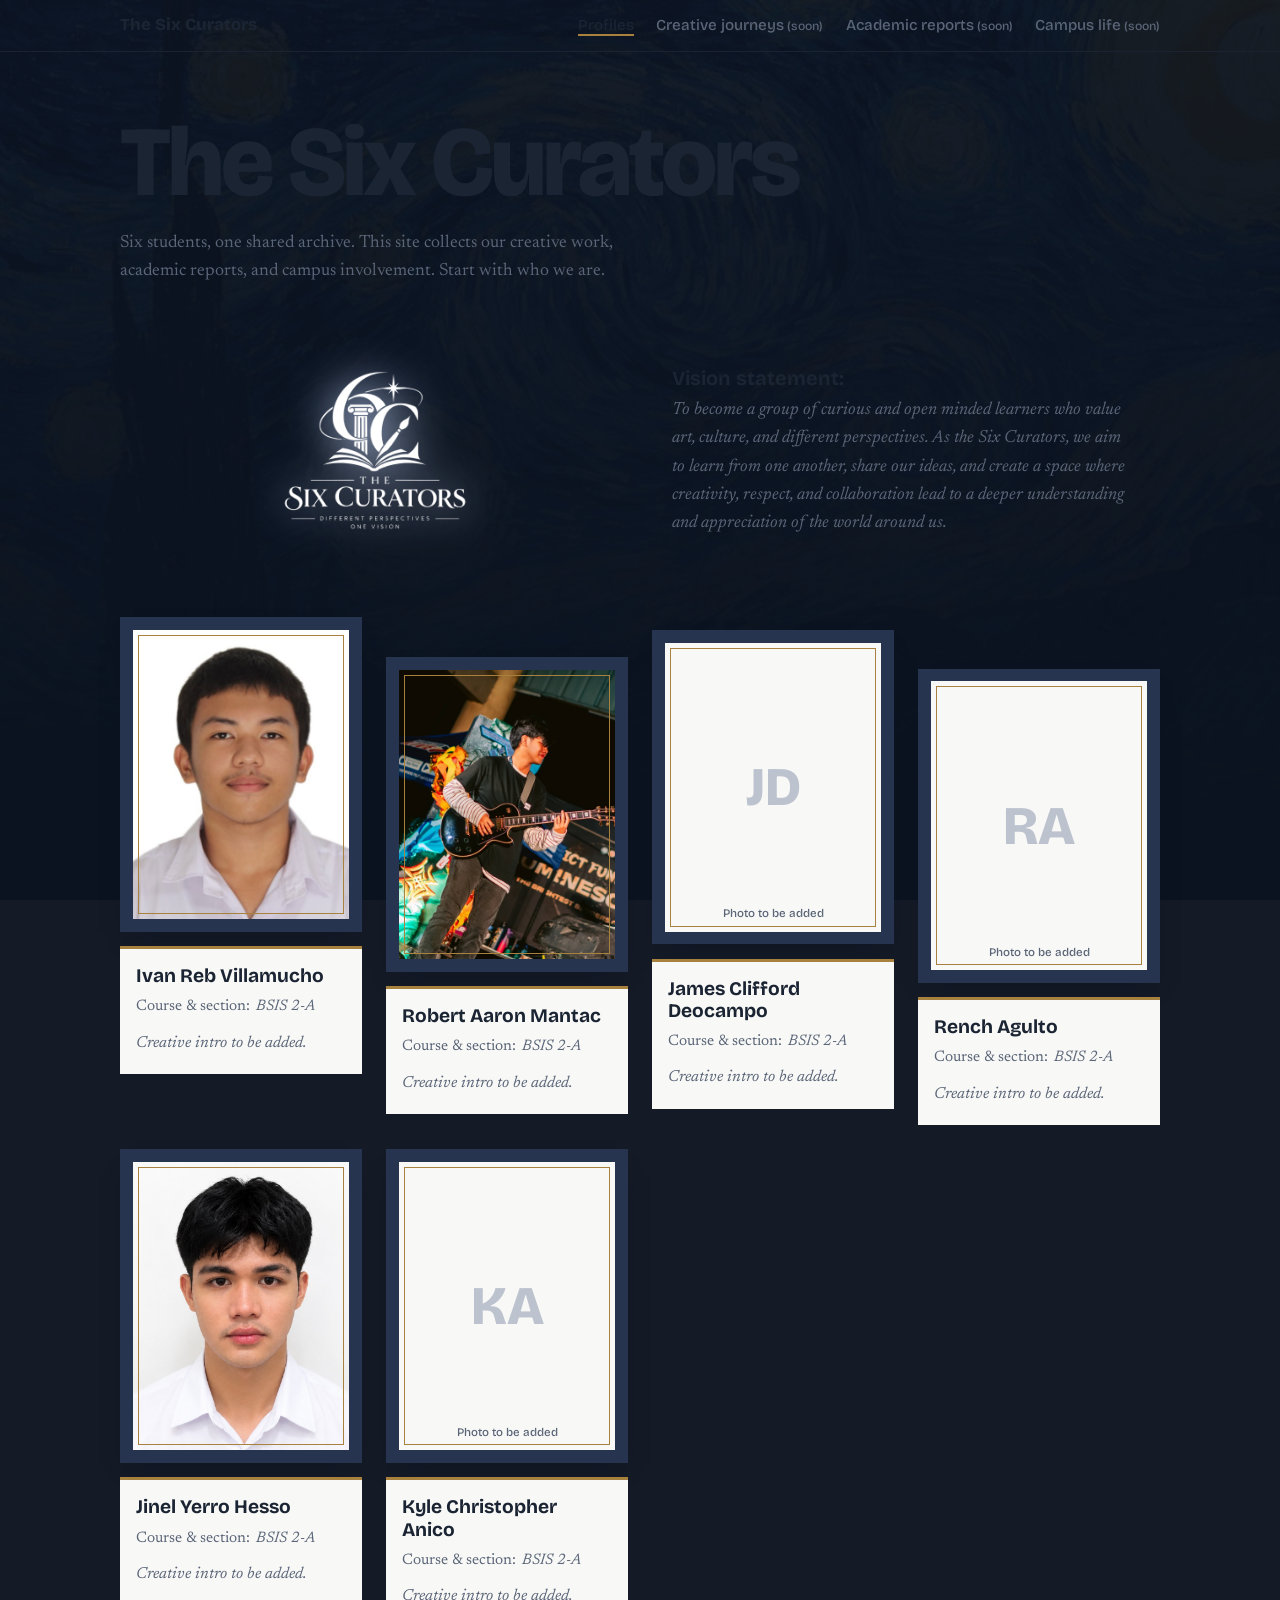
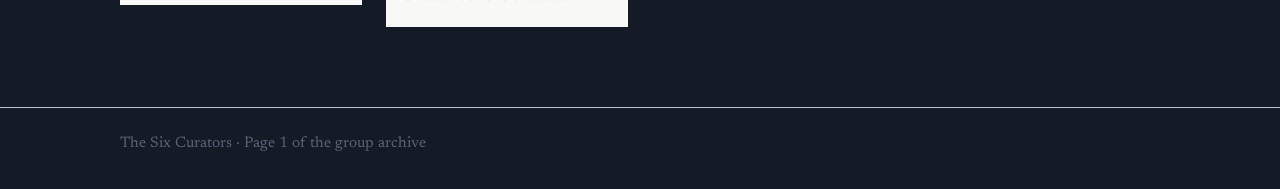
==== index.html @ 7db33949 "Rename The Four Curators — Profiles.html to index.html" ====
<!DOCTYPE html>
<html lang="en">
<head>
<meta charset="utf-8">
<meta name="viewport" content="width=device-width, initial-scale=1, viewport-fit=cover">
<title>The Six Curators — Profiles</title>
<link rel="preconnect" href="https://fonts.googleapis.com">
<link rel="preconnect" href="https://fonts.gstatic.com" crossorigin>
<link href="https://fonts.googleapis.com/css2?family=Bricolage+Grotesque:wght@500;700;800&family=Newsreader:ital,wght@0,400;0,500;1,400&display=swap" rel="stylesheet">
<link rel="stylesheet" href="style.css">
</head>
<body>
<nav><div class="wrap">
  <b>The Six Curators</b>
  <span class="on">Profiles</span>
  <span class="soon">Creative journeys</span>
  <span class="soon">Academic reports</span>
  <span class="soon">Campus life</span>
</div></nav>

<header class="hero"><div class="wrap">
  <h1>The Six Curators</h1>
  <p class="lede">Six students, one shared archive. This site collects our creative work, academic reports, and campus involvement. Start with who we are.</p>
</div></header>

<main class="wrap">
  <section class="identity" aria-label="Group identity">
    <div class="slot logo-slot">
      <div class="logo-glow">
        <img src="assets/logo.png" alt="The Six Curators logo" class="team-logo">
      </div>
    </div>
    <div class="slot">
      <h2>Vision statement:</h2>
      <p>  To become a group of curious and open minded learners who value art, culture, and different perspectives. As the Six Curators, we aim to learn from one another, share our ideas, and create a space where creativity, respect, and collaboration lead to a deeper understanding and appreciation of the world around us.
</p>
    </div>
  </section>

  <section class="gallery" aria-label="Member profiles">
    <article class="piece">
      <div class="frame"><div class="photo"><img src="assets/ivan.jpg" alt="Ivan Reb Villamucho"></div></div>
      <div class="plate">
        <h3>Ivan Reb Villamucho</h3>
        <dl><dt>Course &amp; section:</dt><dd>BSIS 2-A</dd></dl>
        <p>Creative intro to be added.</p>
      </div>
    </article>
    <article class="piece">
      <div class="frame"><div class="photo"><img src="assets/robert.jpg" alt="Robert Aaron Mantac"></div></div>
      <div class="plate">
        <h3>Robert Aaron Mantac</h3>
        <dl><dt>Course &amp; section:</dt><dd>BSIS 2-A</dd></dl>
        <p>Creative intro to be added.</p>
      </div>
    </article>
    <article class="piece">
      <div class="frame"><div class="photo"><span class="ini">JD</span><small>Photo to be added</small></div></div>
      <div class="plate">
        <h3>James Clifford Deocampo</h3>
        <dl><dt>Course &amp; section:</dt><dd>BSIS 2-A</dd></dl>
        <p>Creative intro to be added.</p>
      </div>
    </article>
    <article class="piece">
      <div class="frame"><div class="photo"><span class="ini">RA</span><small>Photo to be added</small></div></div>
      <div class="plate">
        <h3>Rench Agulto</h3>
        <dl><dt>Course &amp; section:</dt><dd>BSIS 2-A</dd></dl>
        <p>Creative intro to be added.</p>
      </div>
    </article>
        <article class="piece">
      <div class="frame"><div class="photo"><img src="assets/jinel.png" alt="Jinel Yerro Hesso"></div></div>
      <div class="plate">
        <h3>Jinel Yerro Hesso</h3>
        <dl><dt>Course &amp; section:</dt><dd>BSIS 2-A</dd></dl>
        <p>Creative intro to be added.</p>
      </div>
    </article>
    <article class="piece">
      <div class="frame"><div class="photo"><span class="ini">KA</span><small>Photo to be added</small></div></div>
      <div class="plate">
        <h3>Kyle Christopher Anico</h3>
        <dl><dt>Course &amp; section:</dt><dd>BSIS 2-A</dd></dl>
        <p>Creative intro to be added.</p>
      </div>
    </article>
  </section>
</main>

<footer><div class="wrap">The Six Curators · Page 1 of the group archive</div></footer>
</body>
</html>
---- style.css ----
﻿:root {
  --wall: #141a26;
  --paper: #f8f8f6;
  --ink: #1b2433;
  --muted: #5a6578;
  --frame: #26344f;
  --brass: #a9813f;
  --line: #bcc3ce;
}

@media (prefers-color-scheme: dark) {
  :root:not([data-theme="light"]) {
    --wall: #141a26;
    --paper: #1f2838;
    --ink: #eef1f6;
    --muted: #9aa5b8;
    --frame: #0b0f18;
    --brass: #d0a860;
    --line: #33405a;
    color-scheme: dark;
  }
}

:root[data-theme="dark"] {
  --wall: #141a26;
  --paper: #1f2838;
  --ink: #eef1f6;
  --muted: #9aa5b8;
  --frame: #0b0f18;
  --brass: #d0a860;
  --line: #33405a;
  color-scheme: dark;
}

* {
  box-sizing: border-box;
}

html {
  scroll-padding-top: env(safe-area-inset-top, 0px);
}

body {
  margin: 0;
  color: var(--ink);
  font: 400 1.1rem/1.6 "Newsreader", Georgia, serif;
  background-color: var(--wall);
  background-image:
    linear-gradient(rgba(20, 26, 38, 0.5), rgba(20, 26, 38, 1)),
    url("assets/bg.jpg");
  background-position: center;
  background-repeat: no-repeat;
  background-size: cover;
  background-attachment: fixed;
  position: relative;
}

body::before {
  content: "";
  position: fixed;
  inset: 0;
  background: rgba(11, 18, 32, 0.9);
  pointer-events: none;
}

.wrap {
  max-width: 1080px;
  margin: 0 auto;
  padding: 0 1.25rem;
  position: relative;
  z-index: 1;
}

nav {
  border-bottom: 1px solid var(--line);
  padding: 0.9rem 0;
}

nav .wrap {
  display: flex;
  gap: 1.4rem;
  flex-wrap: wrap;
  align-items: baseline;
}

nav b {
  font: 800 1.05rem "Bricolage Grotesque", system-ui, sans-serif;
  margin-right: auto;
}

nav span {
  font: 500 0.95rem "Bricolage Grotesque", system-ui, sans-serif;
  color: var(--muted);
}

nav span.on {
  color: var(--ink);
  border-bottom: 2px solid var(--brass);
}

nav span.soon::after {
  content: " (soon)";
  font-size: 0.8em;
}

header.hero {
  padding: 4rem 0 2.5rem;
}

h1 {
  font: 800 clamp(2.8rem, 9vw, 6.2rem) / 0.95 "Bricolage Grotesque", system-ui, sans-serif;
  letter-spacing: -0.03em;
  margin: 0 0 1.2rem;
}

.lede {
  max-width: 34rem;
  color: var(--muted);
  margin: 0;
}

.identity {
  display: grid;
  grid-template-columns: 1fr 1fr;
  gap: 1.25rem;
  margin: 1rem 0 3.5rem;
}

.slot {
  border: none;
  padding: 1.4rem;
  min-height: 11rem;
  display: flex;
  flex-direction: column;
  justify-content: center;
}

.slot h2 {
  font: 700 1.25rem "Bricolage Grotesque", system-ui, sans-serif;
  margin: 0 0 0.4rem;
}

.slot p {
  margin: 0;
  color: var(--muted);
  font-style: italic;
}

.logo-slot {
  display: flex;
  align-items: center;
  justify-content: center;
  background: transparent;
  border: none;
  overflow: visible;
  padding: 0;
}

.logo-glow {
  position: relative;
  width: min(100%, 220px);
  aspect-ratio: 1;
  display: grid;
  place-items: center;
  transition: transform 0.25s ease, filter 0.25s ease;
}

.logo-glow:hover {
  transform: scale(1);
  filter: drop-shadow(0 0 18px rgba(200, 218, 255, 0));
}

.team-logo {
  width: 100%;
  height: 100%;
  object-fit: contain;
  filter: brightness(0) invert(1) drop-shadow(0 0 20px rgba(200, 218, 255, 1));
  transition: transform 0.25s ease, filter 0.25s ease;
}

.logo-glow:hover .team-logo {
  transform: scale(1.07);
  filter: brightness(0) invert(1) drop-shadow(0 0 20px rgba(200, 218, 255, 1));
}

.gallery {
  display: grid;
  grid-template-columns: repeat(4, 1fr);
  gap: 1.5rem;
  align-items: start;
  padding-bottom: 5rem;
}

.piece:nth-child(2) {
  margin-top: 2.5rem;
}

.piece:nth-child(3) {
  margin-top: 0.8rem;
}

.piece:nth-child(4) {
  margin-top: 3.2rem;
}

.frame {
  background: var(--frame);
  padding: 0.8rem;
  box-shadow: 0 14px 24px -14px rgba(10, 15, 30, 0.55);
}

.photo {
  aspect-ratio: 3 / 4;
  background: var(--paper);
  display: grid;
  place-items: center;
  outline: 1px solid var(--brass);
  outline-offset: -6px;
  position: relative;
  overflow: hidden;
}

.photo img {
  width: 100%;
  height: 100%;
  object-fit: cover;
  display: block;
}

.photo .ini {
  font: 800 3.4rem "Bricolage Grotesque", system-ui, sans-serif;
  color: var(--line);
}

.photo small {
  position: absolute;
  bottom: 0.7rem;
  font: 500 0.72rem "Bricolage Grotesque", system-ui, sans-serif;
  color: var(--muted);
}

.plate {
  background: var(--paper);
  border-top: 3px solid var(--brass);
  margin-top: 0.9rem;
  padding: 1rem 1rem 1.1rem;
}

.plate h3 {
  font: 700 1.2rem/1.15 "Bricolage Grotesque", system-ui, sans-serif;
  margin: 0 0 0.5rem;
}

.plate dl {
  margin: 0 0 0.7rem;
  font-size: 0.95rem;
}

.plate dt {
  float: left;
  clear: left;
  color: var(--muted);
  margin-right: 0.4rem;
}

.plate dd {
  margin: 0;
  font-style: italic;
  color: var(--muted);
}

.plate p {
  margin: 0;
  font-size: 1rem;
  color: var(--muted);
  font-style: italic;
}

footer {
  border-top: 1px solid var(--line);
  padding: 1.5rem 0 2rem;
  color: var(--muted);
  font-size: 0.95rem;
}

@media (max-width: 900px) {
  .gallery {
    grid-template-columns: 1fr 1fr;
  }

  .piece:nth-child(n) {
    margin-top: 0;
  }
}

@media (max-width: 520px) {
  .gallery,
  .identity {
    grid-template-columns: 1fr;
  }
}
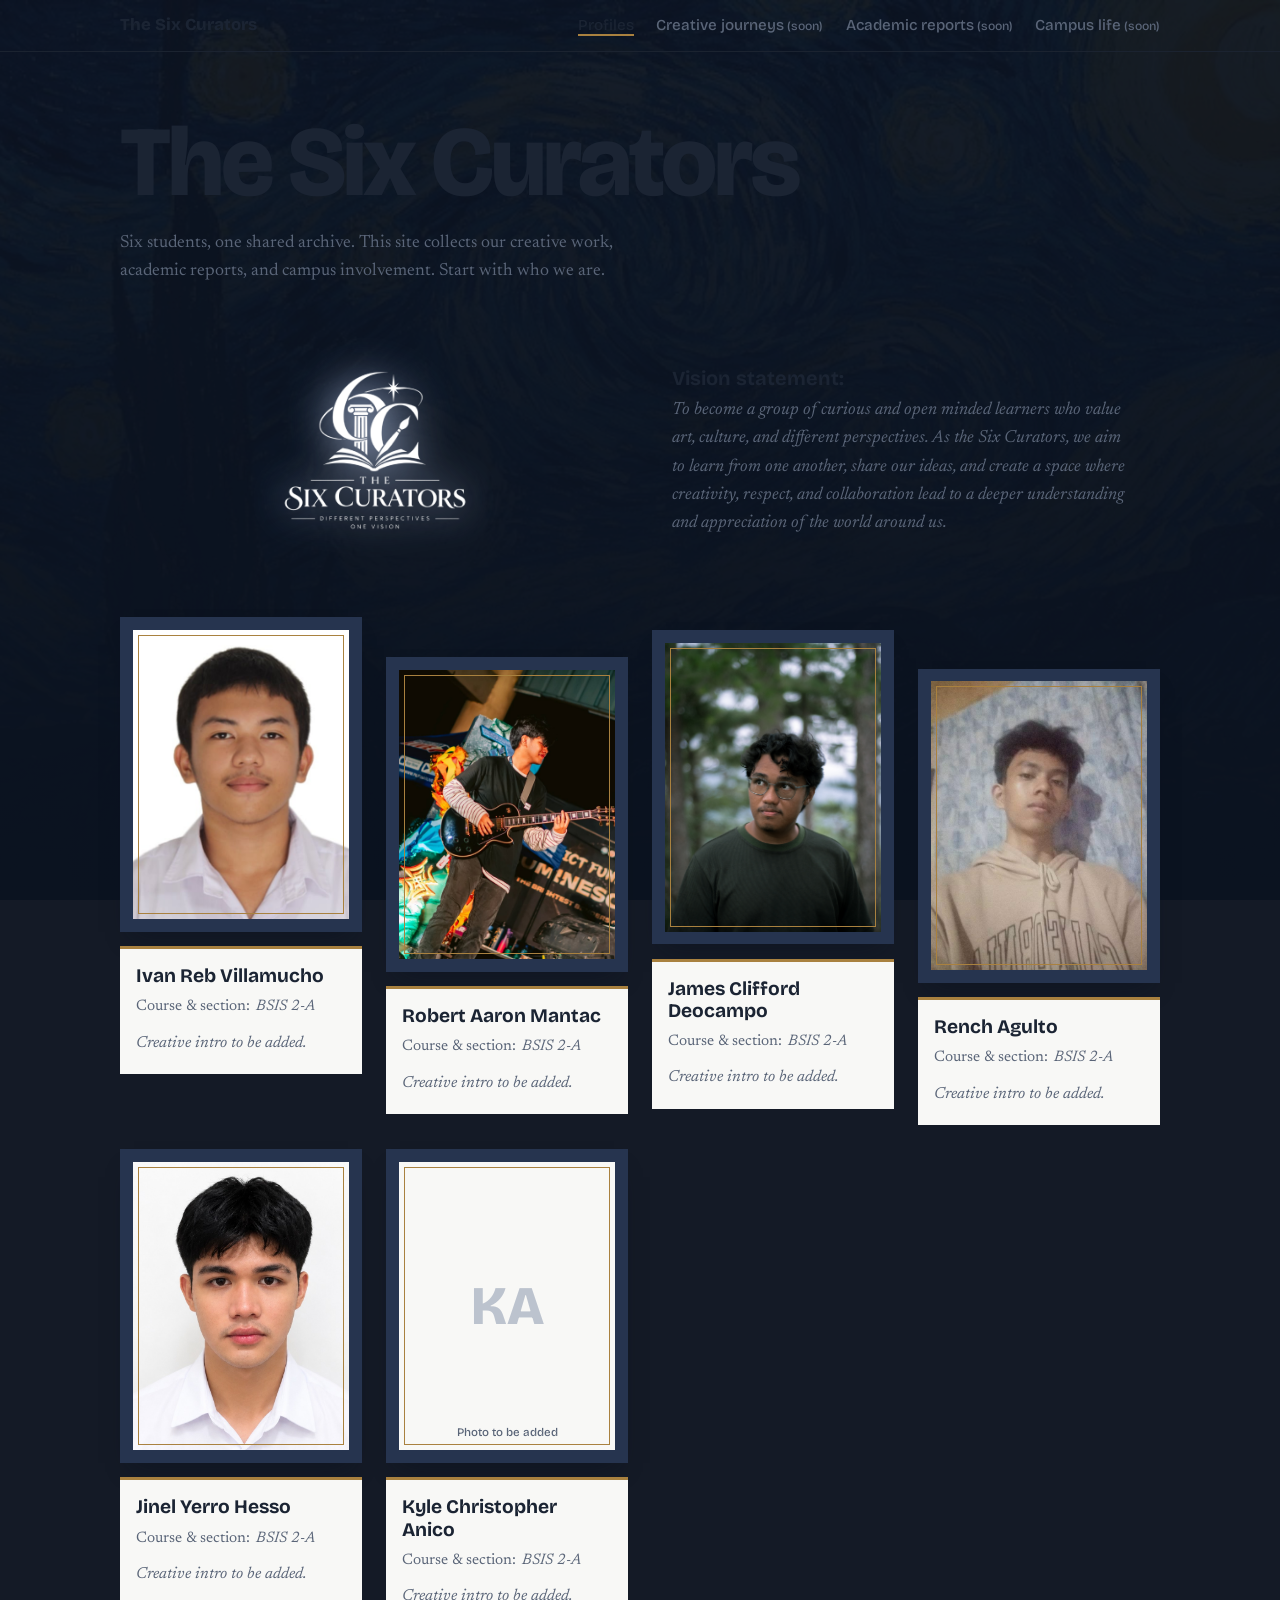
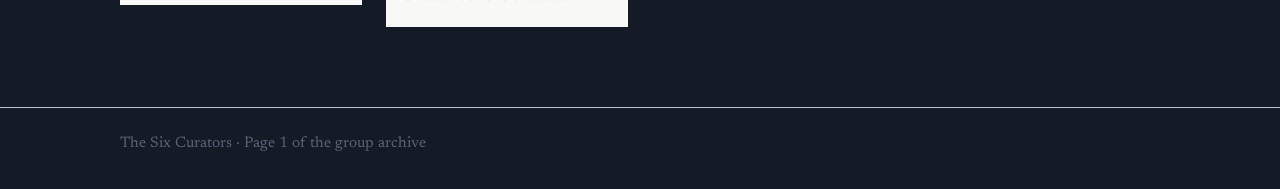
==== commit c6f0cc24: "Refactor code structure for improved readability and maintainability" ====
--- a/index.html
+++ b/index.html
@@ -55,7 +55,7 @@
       </div>
     </article>
     <article class="piece">
-      <div class="frame"><div class="photo"><span class="ini">JD</span><small>Photo to be added</small></div></div>
+      <div class="frame"><div class="photo"><img src="assets/james.jpg" alt="James Clifford Deocampo"></div></div>
       <div class="plate">
         <h3>James Clifford Deocampo</h3>
         <dl><dt>Course &amp; section:</dt><dd>BSIS 2-A</dd></dl>
@@ -63,7 +63,7 @@
       </div>
     </article>
     <article class="piece">
-      <div class="frame"><div class="photo"><span class="ini">RA</span><small>Photo to be added</small></div></div>
+      <div class="frame"><div class="photo"><img src="assets/rench.jpg" alt="Rench Agulto"></div></div>
       <div class="plate">
         <h3>Rench Agulto</h3>
         <dl><dt>Course &amp; section:</dt><dd>BSIS 2-A</dd></dl>
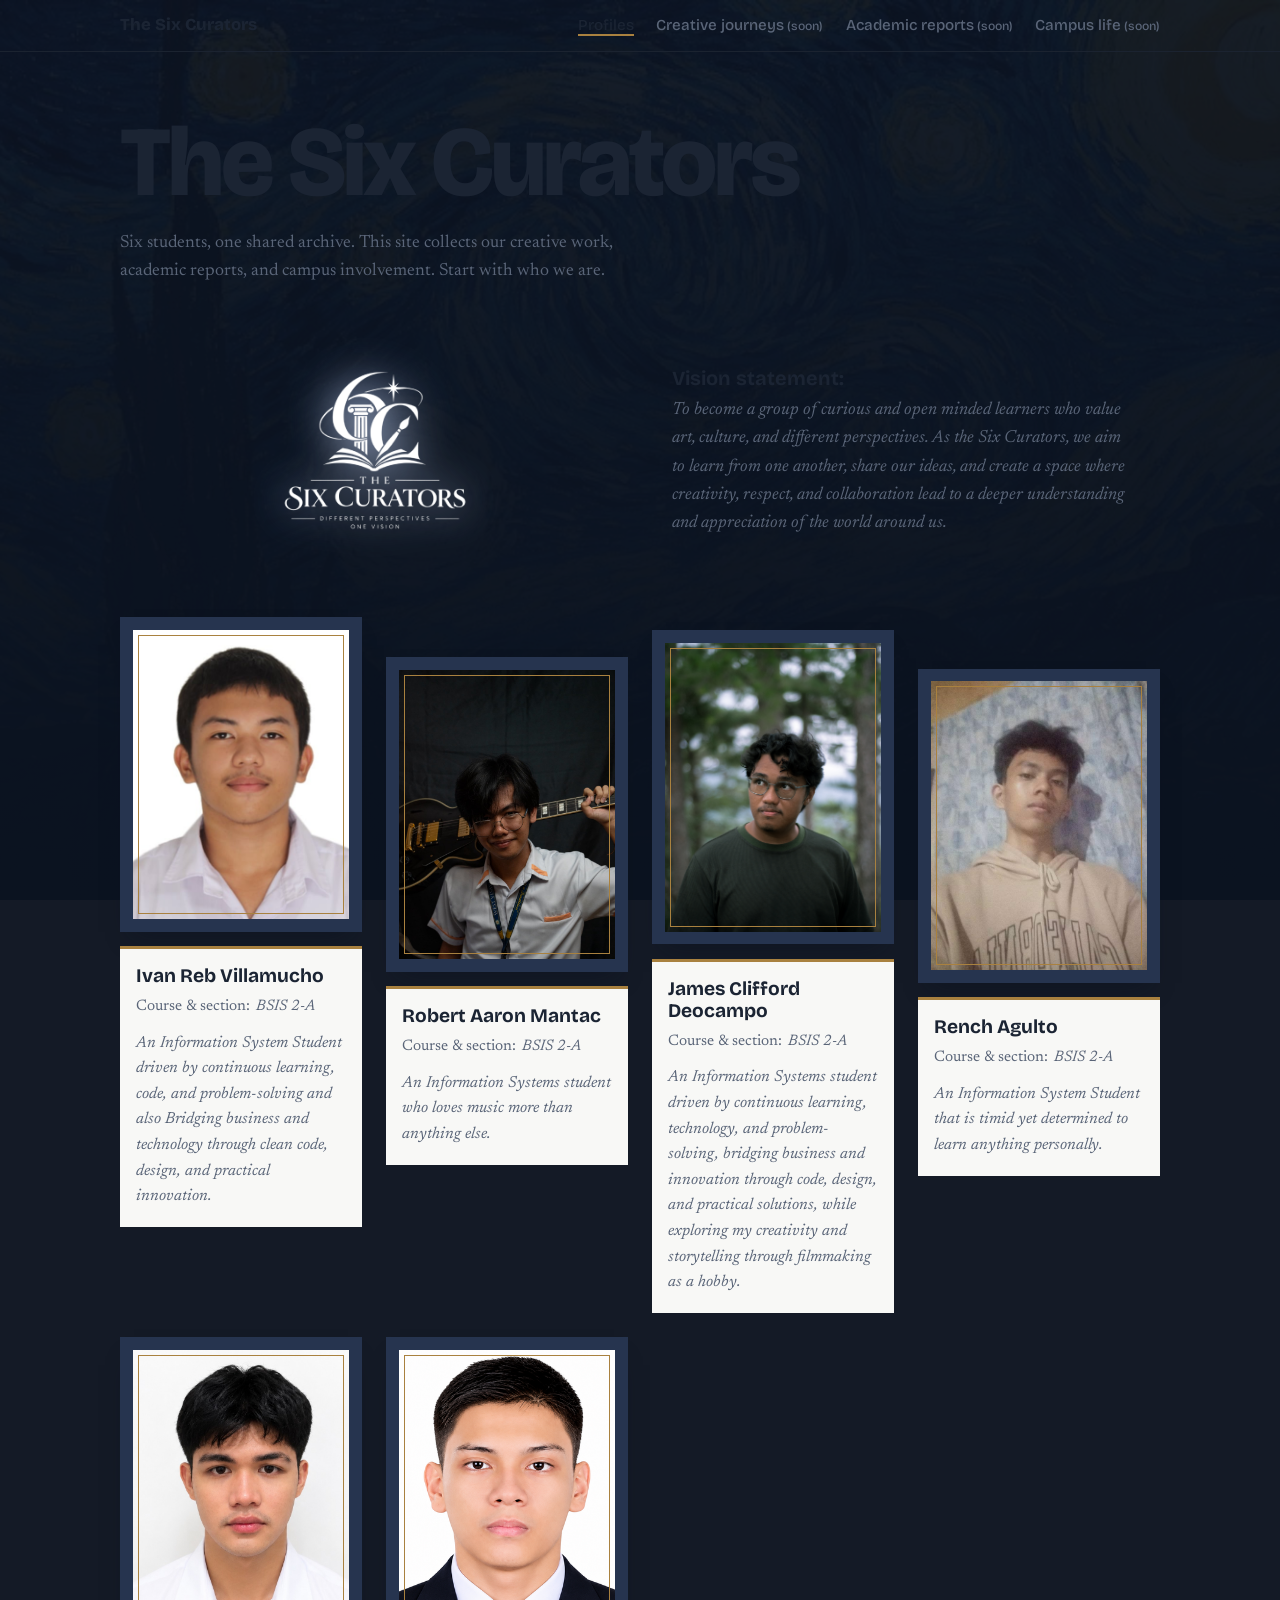
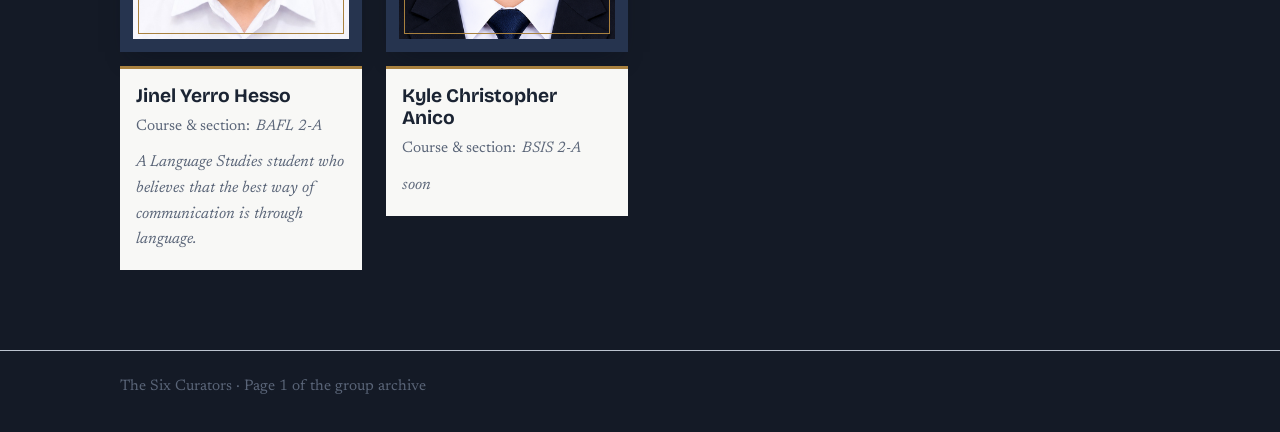
==== commit 267b6b5c: "Add new images and update curator profiles with detailed introductions" ====
--- a/index.html
+++ b/index.html
@@ -43,7 +43,7 @@
       <div class="plate">
         <h3>Ivan Reb Villamucho</h3>
         <dl><dt>Course &amp; section:</dt><dd>BSIS 2-A</dd></dl>
-        <p>Creative intro to be added.</p>
+        <p>An Information System Student driven by continuous learning, code, and problem-solving and also Bridging business and technology through clean code, design, and practical innovation.</p>
       </div>
     </article>
     <article class="piece">
@@ -51,7 +51,7 @@
       <div class="plate">
         <h3>Robert Aaron Mantac</h3>
         <dl><dt>Course &amp; section:</dt><dd>BSIS 2-A</dd></dl>
-        <p>Creative intro to be added.</p>
+        <p>An Information Systems student who loves music more than anything else.</p>
       </div>
     </article>
     <article class="piece">
@@ -59,7 +59,7 @@
       <div class="plate">
         <h3>James Clifford Deocampo</h3>
         <dl><dt>Course &amp; section:</dt><dd>BSIS 2-A</dd></dl>
-        <p>Creative intro to be added.</p>
+        <p>An Information Systems student driven by continuous learning, technology, and problem-solving, bridging business and innovation through code, design, and practical solutions, while exploring my creativity and storytelling through filmmaking as a hobby.</p>
       </div>
     </article>
     <article class="piece">
@@ -67,23 +67,23 @@
       <div class="plate">
         <h3>Rench Agulto</h3>
         <dl><dt>Course &amp; section:</dt><dd>BSIS 2-A</dd></dl>
-        <p>Creative intro to be added.</p>
+        <p>An Information System Student that is timid yet determined to learn anything personally.</p>
       </div>
     </article>
         <article class="piece">
       <div class="frame"><div class="photo"><img src="assets/jinel.png" alt="Jinel Yerro Hesso"></div></div>
       <div class="plate">
         <h3>Jinel Yerro Hesso</h3>
-        <dl><dt>Course &amp; section:</dt><dd>BSIS 2-A</dd></dl>
-        <p>Creative intro to be added.</p>
+        <dl><dt>Course &amp; section:</dt><dd>BAFL 2-A</dd></dl>
+        <p>A Language Studies student who believes that the best way of communication is through language.</p>
       </div>
     </article>
     <article class="piece">
-      <div class="frame"><div class="photo"><span class="ini">KA</span><small>Photo to be added</small></div></div>
+      <div class="frame"><div class="photo"><img src="assets/kyle.png" alt="Kyle Christopher Anico"></div></div>
       <div class="plate">
         <h3>Kyle Christopher Anico</h3>
         <dl><dt>Course &amp; section:</dt><dd>BSIS 2-A</dd></dl>
-        <p>Creative intro to be added.</p>
+        <p>soon</p>
       </div>
     </article>
   </section>
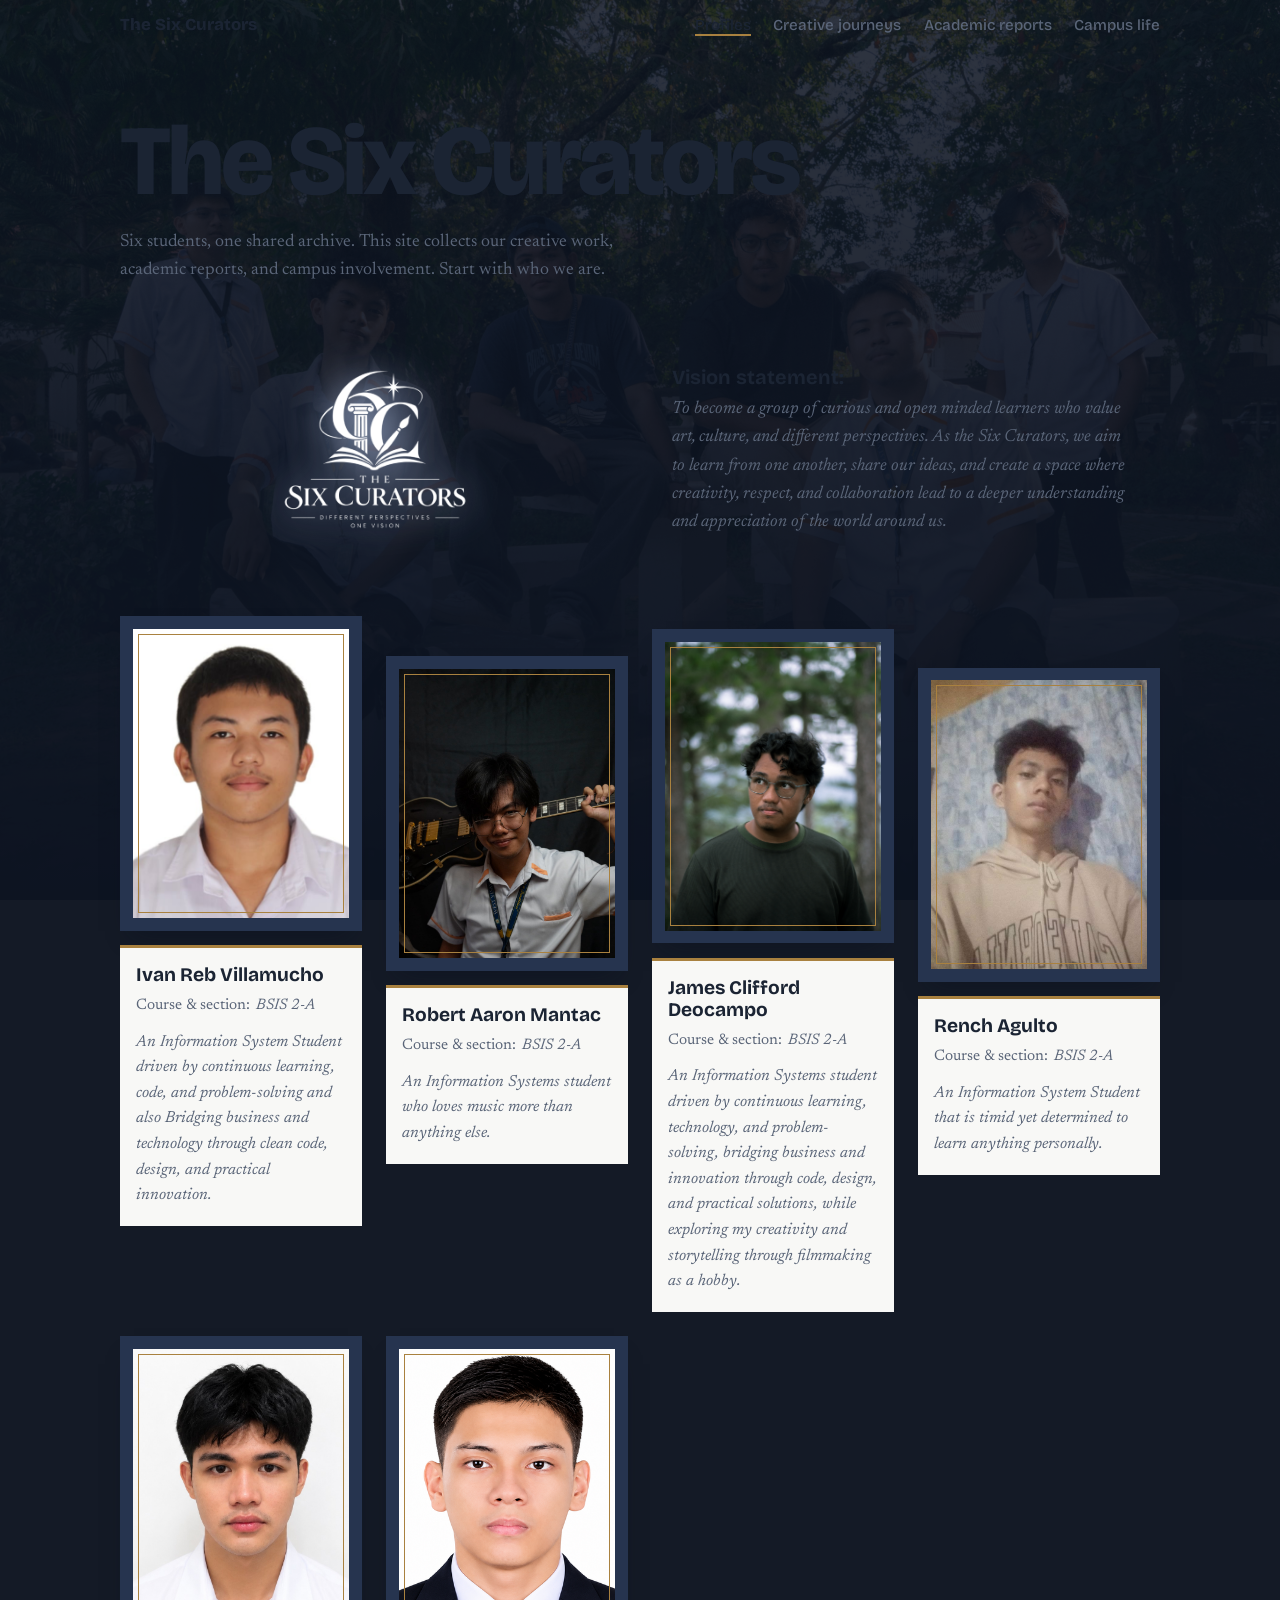
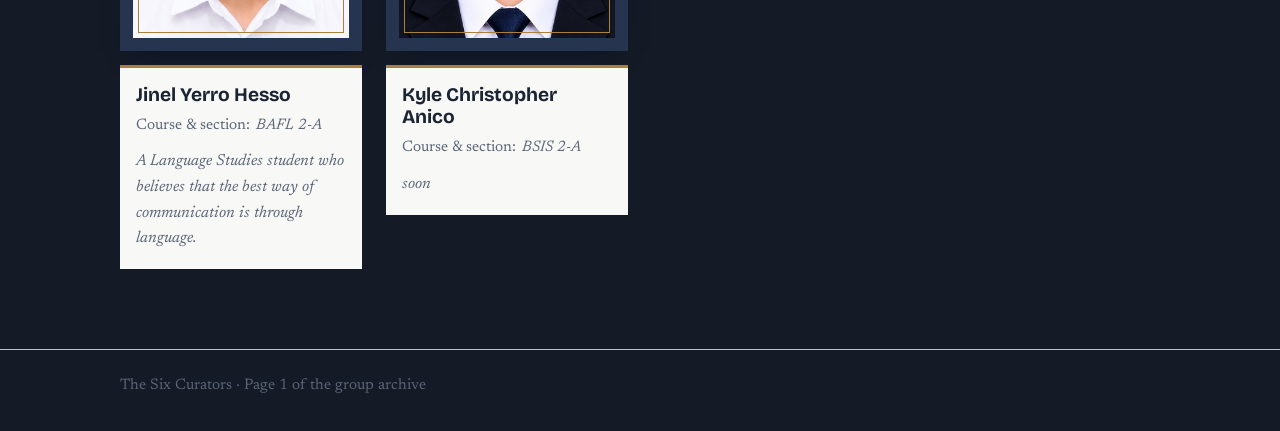
==== commit a7601237: "Add new images and create creative journeys page" ====
--- a/index.html
+++ b/index.html
@@ -13,7 +13,7 @@
 <nav><div class="wrap">
   <b>The Six Curators</b>
   <span class="on">Profiles</span>
-  <span class="soon">Creative journeys</span>
+  <a href="creative-journeys.html" class="soon">Creative journeys</a>
   <span class="soon">Academic reports</span>
   <span class="soon">Campus life</span>
 </div></nav>
--- a/style.css
+++ b/style.css
@@ -59,7 +59,7 @@
   content: "";
   position: fixed;
   inset: 0;
-  background: rgba(11, 18, 32, 0.9);
+  background: rgba(11, 18, 32, 0.7);
   pointer-events: none;
 }
 
@@ -72,7 +72,6 @@
 }
 
 nav {
-  border-bottom: 1px solid var(--line);
   padding: 0.9rem 0;
 }
 
@@ -88,19 +87,21 @@
   margin-right: auto;
 }
 
-nav span {
+nav span,
+nav a {
   font: 500 0.95rem "Bricolage Grotesque", system-ui, sans-serif;
   color: var(--muted);
-}
-
-nav span.on {
+  text-decoration: none;
+}
+
+nav a:hover {
+  color: var(--ink);
+}
+
+nav span.on,
+nav a.on {
   color: var(--ink);
   border-bottom: 2px solid var(--brass);
-}
-
-nav span.soon::after {
-  content: " (soon)";
-  font-size: 0.8em;
 }
 
 header.hero {
@@ -299,3 +300,289 @@
     grid-template-columns: 1fr;
   }
 }
+
+/* ── Creative Journeys ───────────────────────────────────────── */
+.journeys {
+  margin: 3rem 0 6rem;
+}
+
+.journey-grid {
+  display: grid;
+  gap: 2rem;
+  margin-bottom: 1rem;
+}
+
+.journey-card {
+  position: relative;
+  isolation: isolate;
+  background: transparent;
+  border: none;
+  box-shadow: none;
+  transition: transform 0.4s ease, filter 0.4s ease;
+  cursor: default;
+}
+
+.journey-card:hover {
+  transform: translateY(-4px);
+}
+
+.journey-card::before {
+  content: "";
+  position: absolute;
+  inset: 0;
+  opacity: 0;
+  transition: opacity 0.4s ease;
+  z-index: -1;
+  border-radius: 0;
+}
+
+.journey-card:hover::before {
+  opacity: 1;
+}
+
+.journey-summary {
+  font: "Newsreader", Georgia, serif;
+  color: var(--ink);
+  cursor: pointer;
+  padding: 0.5rem 0;
+  border: none;
+  display: block;
+  list-style: none;
+  transition: color 0.3s ease, transform 0.3s ease;
+  position: relative;
+  margin-bottom: 0.5rem;
+  z-index: 1;
+}
+
+.journey-summary:hover {
+  color: var(--brass);
+  transform: translateX(4px);
+}
+
+.journey-summary::-webkit-details-marker {
+  display: none;
+}
+
+.journey-summary::after {
+  content: "";
+  position: absolute;
+  bottom: 0;
+  left: 0;
+  width: 0;
+  height: 1px;
+  background: var(--brass);
+  transition: width 0.3s ease;
+}
+
+.journey-summary:hover::after {
+  width: 100%;
+}
+
+.journey-card details[open] .journey-summary::after {
+  width: 100%;
+  bottom: 2px;
+}
+
+.journey-content {
+  padding: 1.5rem 0 0;
+  display: grid;
+  grid-template-columns: repeat(4, 1fr);
+  gap: 0.75rem;
+}
+
+.journey-images {
+  display: contents;
+}
+
+.journey-images .img-wrap {
+  position: relative;
+  width: 100%;
+  height: 0;
+  padding-bottom: 100%;
+  overflow: hidden;
+  background: #f8f8f6;
+  border: 1px solid var(--line);
+  cursor: pointer;
+}
+
+.journey-images .img-wrap.broken {
+  background: var(--frame);
+  display: flex;
+  align-items: center;
+  justify-content: center;
+  color: var(--muted);
+  font: 500 0.75rem "Bricolage Grotesque", system-ui, sans-serif;
+}
+
+.journey-images .img-wrap.broken::before {
+  content: "Image not loading";
+  opacity: 0.6;
+}
+
+.journey-images .img-wrap img {
+  display: block;
+  width: 100%;
+  height: 100%;
+  object-fit: cover;
+  border: none;
+  outline: none;
+  opacity: 1;
+  transition: transform 0.3s ease;
+  position: absolute;
+  top: 0;
+  left: 0;
+}
+
+.journey-images .img-wrap img:hover {
+  transform: scale(1.03);
+}
+
+.journey-images .img-caption {
+  position: absolute;
+  bottom: 0;
+  left: 0;
+  right: 0;
+  background: rgba(11, 18, 32, 0.6);
+  color: #eef1f6;
+  font: 500 0.7rem/1.3 "Bricolage Grotesque", system-ui, sans-serif;
+  padding: 0.4rem 0.6rem;
+  text-align: center;
+  opacity: 0;
+  transition: opacity 0.3s ease;
+  pointer-events: none;
+}
+
+.journey-images .img-wrap:hover .img-caption {
+  opacity: 1;
+}
+
+.journey-reflection {
+  grid-column: 1 / -1;
+  margin-top: 1rem;
+  padding: 1.25rem;
+  background: var(--paper);
+  border: none;
+  border-left: 3px solid var(--brass);
+  font: italic 1rem/1.7 "Newsreader", Georgia, serif;
+  color: var(--muted);
+  position: relative;
+}
+
+.journey-reflection::before {
+  content: "“";
+  font: 800 3rem "Bricolage Grotesque", system-ui, sans-serif;
+  color: var(--brass);
+  position: absolute;
+  top: -0.6rem;
+  left: 0.75rem;
+  line-height: 1;
+  opacity: 0.3;
+}
+
+.journey-reflection p {
+  margin: 0;
+  position: relative;
+  z-index: 1;
+}
+
+.journey-placeholder {
+  grid-column: 1 / -1;
+  display: flex;
+  flex-direction: column;
+  align-items: center;
+  justify-content: center;
+  padding: 3rem 1rem;
+  color: var(--muted);
+  font: italic 1rem/1.6 "Newsreader", Georgia, serif;
+  text-align: center;
+  border: 1px dashed var(--line);
+  background: transparent;
+}
+
+.journey-placeholder::before {
+  content: "—";
+  font: 800 2rem "Bricolage Grotesque", system-ui, sans-serif;
+  color: var(--brass);
+  margin-bottom: 0.75rem;
+}
+
+/* ── Lightbox ────────────────────────────────────────────────── */
+.lightbox {
+  position: fixed;
+  inset: 0;
+  z-index: 100;
+  background: rgba(11, 18, 32, 0.92);
+  display: none;
+  align-items: center;
+  justify-content: center;
+  backdrop-filter: blur(6px);
+  padding: 2rem;
+  opacity: 0;
+  transition: opacity 0.3s ease, visibility 0.3s ease;
+  visibility: hidden;
+}
+
+.lightbox.open {
+  display: flex;
+  opacity: 1;
+  visibility: visible;
+}
+
+.lightbox img {
+  max-width: 85vw;
+  max-height: 85vh;
+  width: auto;
+  height: auto;
+  object-fit: contain;
+  box-shadow: 0 30px 60px -20px rgba(0, 0, 0, 0.7);
+  transform: scale(0.9);
+  transition: transform 0.3s ease;
+}
+
+.lightbox.open img {
+  transform: scale(1);
+}
+
+.lightbox .caption {
+  position: absolute;
+  bottom: 2rem;
+  left: 50%;
+  transform: translateX(-50%);
+  color: #eef1f6;
+  font: 500 1rem/1.5 "Newsreader", Georgia, serif;
+  text-align: center;
+  max-width: 60ch;
+  text-shadow: 0 2px 10px rgba(0, 0, 0, 0.5);
+}
+
+.lightbox-close {
+  position: absolute;
+  top: 2rem;
+  right: 2rem;
+  color: #eef1f6;
+  font: 800 2rem/1 "Bricolage Grotesque", system-ui, sans-serif;
+  text-decoration: none;
+  opacity: 0.6;
+  transition: opacity 0.2s ease;
+}
+
+.lightbox-close:hover {
+  opacity: 1;
+  color: var(--brass);
+}
+
+/* ── Responsive ──────────────────────────────────────────────── */
+@media (max-width: 900px) {
+  .journey-grid {
+    grid-template-columns: 1fr 1fr;
+  }
+}
+
+@media (max-width: 520px) {
+  .journey-grid {
+    grid-template-columns: 1fr;
+  }
+  .journey-content {
+    grid-template-columns: 1fr;
+  }
+}
